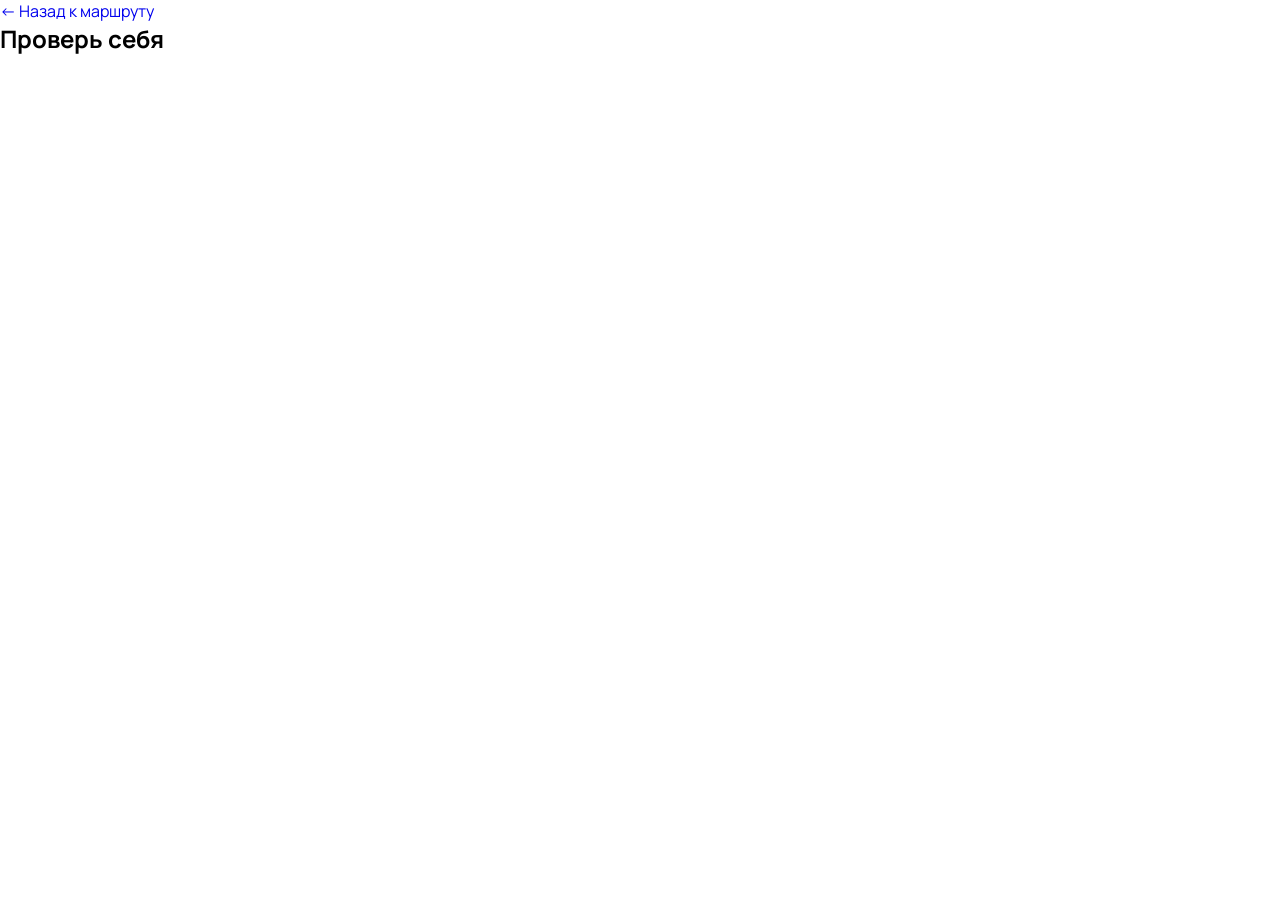
==== place.html @ 3f5e32df "check" ====
<!DOCTYPE html>
<html lang="ru">
    <head>
        <meta charset="UTF-8">
        <meta name="viewport" content="width=device-width, initial-scale=1.0">
        <title>Главная Посёлок Виля</title>
        <link rel="stylesheet" href="style.css">
        <link rel="shortcut icon" href="logos/Group 1.png" type="image/x-icon">
        <link rel="preconnect" href="https://fonts.googleapis.com">
        <link rel="preconnect" href="https://fonts.gstatic.com" crossorigin>
        <link href="https://fonts.googleapis.com/css2?family=Cormorant+Infant:ital,wght@0,300..700;1,300..700&family=Great+Vibes&family=Manrope:wght@200..800&family=Old+Standard+TT:ital,wght@0,400;0,700;1,400&display=swap" rel="stylesheet">
    </head>
    <body>

        <main class="place-page">
            <a href="javascript:history.back()" class="back-link">← Назад к маршруту</a>
            <h1 id="placeTitle"></h1>
            <div id="placeStory"></div>

            <section class="quiz-box">
            <h2>Проверь себя</h2>
            <p id="quizQuestion"></p>
            <div id="quizOptions"></div>
            <p id="quizResult"></p>
            </section>
        </main>

        <script src="js/place.js"></script>
    </body>
</html>
---- style.css ----
:root {
    --vave: #8292FF;
}

html {
     scroll-padding: 100px;
     scroll-behavior: smooth;
}

* {

     margin: 0;
     padding: 0;
     box-sizing: border-box;
 }

 .marck-script-regular {
  font-family: "Marck Script", cursive;
  font-weight: 400;
  font-style: normal;
}

 body {
     font-family: "Manrope", sans-serif;
 }

 .header1 {
     position: fixed;
     width: 100%;
     background: var(--vave);
     color: #fff;
     z-index: 999;
     top: 0;
     padding-block: 30px;

 }


 .header1__list {
     display: flex;
     justify-content: center;
     align-items: center;
     gap: clamp(15px, 4vw, 30px);
 }

  ul {
    list-style: none;
 }

 .header1__list-link {
     font-weight: 700;
     font-size: 20px;
     letter-spacing: -0.47px;
     color: #fff;
     transition: color 0.3s;
 }

 .header1__list-link.active {
     color: rgb(37, 37, 71);
     border-bottom: 4px solid black;
     padding-bottom: 0px ;
 }

  .header1__list-link:hover{
     color: rgb(37, 37, 71);
 }

 a {
     text-decoration: none;
 }

 [class*="__container"] {
     max-width: 1069px;
     margin-inline: auto;
 } 

.glav {
     padding-block: 70px ;
     padding-inline: 10px;
     font-weight: 500;
     font-size: 18px;
     letter-spacing: -0.40px;
}

.vstup {
     font-size: 20px;
     padding-bottom: 30px;
     padding-top: 40px;
     display: flex;
     flex-direction: column;
     gap: 5px;
}

.vstupdobr {
    font-size: clamp(32px, 5vw, 60px);
    font-family: "Great Vibes", cursive;
    text-align: center;
    font-weight: 500;
    font-style: normal;
    margin: 0 auto;
    line-height: 1.2;
}

.cytat_block {
    padding-block: 20px;
    font-weight: 500;
    width: 94%;
    max-width: 720px;
    position: relative;
    display: block;
    margin: 0 auto;
}

.cytat_img {
    display: block;
    width: 100%;
    max-height: 180px;
    object-fit: contain;
}

.cytat {
    font-family: "Old Standard", serif;
    font-size: clamp(11px, 2vw, 22px);
    position: absolute;
    top: 47%;
    left: 50%;
    transform: translate(-50%, -50%);
    margin: 0;
    white-space: nowrap;
    color: #fff;
    text-align: center;
    text-shadow: 0 1px 4px rgba(0, 0, 0, 0.45);
}

.perehod {
    display: flex;
    align-items: center;
    justify-content: center;
    padding-inline: 60px;
    gap: 48px;
    margin-bottom: 80px;
}

.perehod img {
    width: 100%;
    max-width: 300px;
    height: auto;
    object-fit: contain;
    display: block;
}

.nachat {
    padding-block: 50px;
    display: flex;
    flex-direction: column;
    align-items: flex-start;
    gap: 16px;
    max-width: 460px;
}

.prigl {
    font-family: "Great Vibes", sans-serif;
    font-size: clamp(24px, 3.5vw, 40px);
    font-weight: 500;
    margin: 0;
    line-height: 1.35;
}

.btn-nachat {
    display: inline-block;
    cursor: pointer;
    border-radius: 30px;
    background: #000e63;
    border: 3px solid var(--vave, #000e63);
    color: #fff;
    height: 60px;
    width: 120px;
    margin: 0 auto;
    font-size: 20px;
}

.author {
    padding: 20px;
    font-size: clamp(15px, 2vw, 22px);
    font-weight: 600;
    color: #242424;
    display: flex;
    flex-wrap: wrap;
    justify-content: center;
    gap: 24px 60px;
    border: 2px solid #8d8d8d;
    text-align: center;
}

@media (max-width: 768px) {
    .cytat_block {
        width: 96%;
        padding-block: 12px;
    }

    .cytat {
        white-space: normal;
        width: 74%;
        font-size: 11px;
        line-height: 1.15;
    }

    .perehod {
        flex-direction: column;
        padding-inline: 16px;
        padding-block: 24px;
        gap: 20px;
        margin-bottom: 48px;
    }

    .perehod img {
        max-width: 220px;
    }

    .nachat {
        padding-block: 10px;
        align-items: center;
        text-align: center;
        max-width: 100%;
    }

    .prigl {
        font-size: 24px;
        line-height: 1.3;
    }

    .author {
        padding: 16px;
        gap: 12px;
        font-size: 16px;
    }
}

.nachalo {
     padding-block: 10px;
     display: flex;
     flex-direction: column;
     gap: 10px;
}

.story {
    padding: 20 px;
    font-weight: 600;
    font-family: 'Manrope';
    font-size: 18px;
}
 
.nachalo {
  padding-top: 20px;
  width: 100%;
  margin: 0 auto 6%;
  line-height: 1.5;
}

.nachalo p {
  width: 100%;
  margin: 0 0 2.5%;
}

.nachalo h2 {
    color: #00072e;
    background-color:#cacaca ;
    padding: 20px;
    border: 2px solid var(--vave);
    border-radius: 10px;
    font-family: "Cormorant Infant", serif;
    font-size: 26px;
}

.story img {
  display: block;
  width: 45%;
  max-width: 100%;
  height: auto;
  margin: 3% auto 4%;
  border-radius: 12px;
}

.routes-block {
  width: 100%;
  margin-top: 5%;
}

.routes-heading {
  width: 100%;
  text-align: center;
  font-family: "Cormorant Infant", serif;
  font-size: clamp(24px, 3vw, 34px);
  margin: 0 0 24px;
}

.routes-row {
  display: flex;
  justify-content: space-between;
  align-items: stretch;
  gap: 20px;
  width: 100%;
}

.route-box {
  width: 32%;
  padding: 18px 16px;
  box-sizing: border-box;
  border: 2px solid #000e63;
  border-radius: 16px;
  display: flex;
  flex-direction: column;
  align-items: center;
  text-align: center;
}

.route-box__img {
  width: 100%;
  object-fit: cover;
  border-radius: 10px;
  display: block;
  margin-bottom: 14px;
}

.route-box__title {
  font-family: "Cormorant Infant", serif;
  font-size: clamp(20px, 2.2vw, 25px);
  margin: 0 0 16px;
}

.route-box__btn {
  margin-top: auto;
  display: inline-block;
  padding: 10px 20px;
  background: #000e63;
  color: #fff;
  text-decoration: none;
  border-radius: 25px;
  font-size: 15px;
}

@media (max-width: 768px) {
  .routes-row {
    flex-direction: column;
    gap: 16px;
  }

  .route-box {
    width: 100%;
  }
}
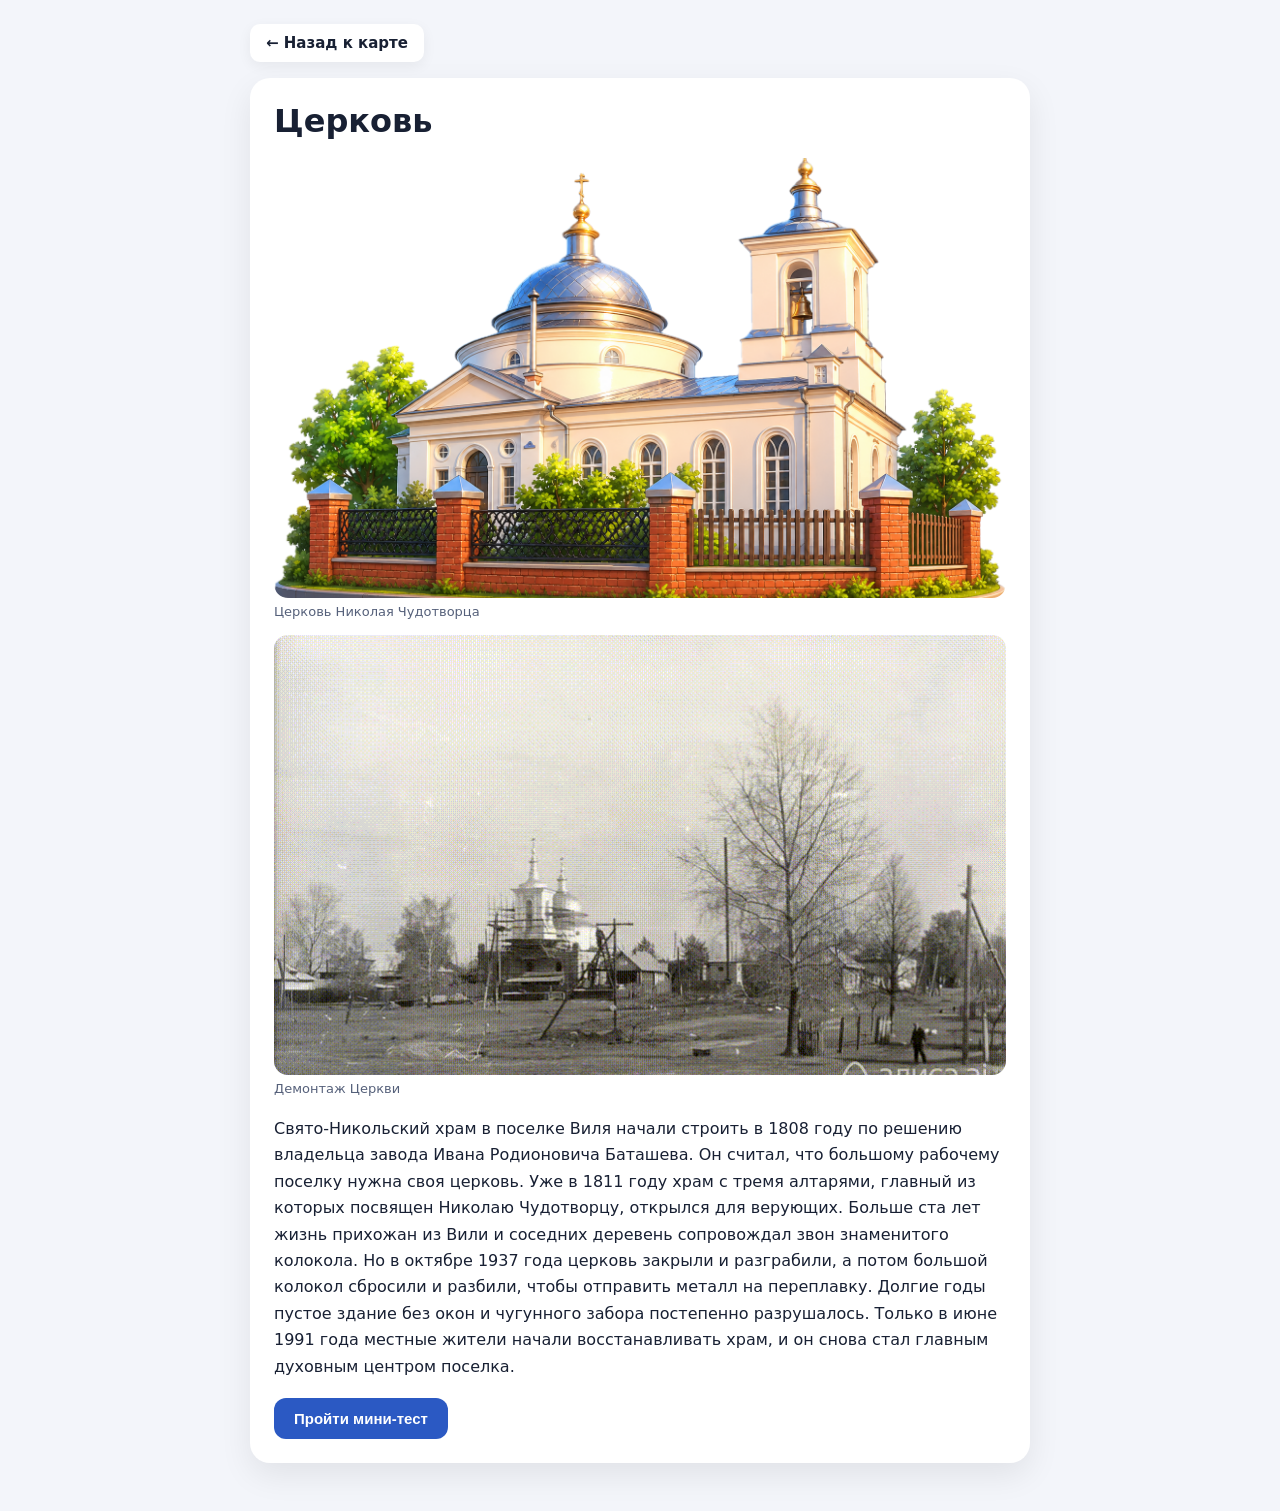
==== commit b0bd2c18: "проверка работы измененного сайта" ====
--- a/place.html
+++ b/place.html
@@ -1,30 +1,35 @@
 <!DOCTYPE html>
 <html lang="ru">
-    <head>
-        <meta charset="UTF-8">
-        <meta name="viewport" content="width=device-width, initial-scale=1.0">
-        <title>Главная Посёлок Виля</title>
-        <link rel="stylesheet" href="style.css">
-        <link rel="shortcut icon" href="logos/Group 1.png" type="image/x-icon">
-        <link rel="preconnect" href="https://fonts.googleapis.com">
-        <link rel="preconnect" href="https://fonts.gstatic.com" crossorigin>
-        <link href="https://fonts.googleapis.com/css2?family=Cormorant+Infant:ital,wght@0,300..700;1,300..700&family=Great+Vibes&family=Manrope:wght@200..800&family=Old+Standard+TT:ital,wght@0,400;0,700;1,400&display=swap" rel="stylesheet">
-    </head>
-    <body>
+<head>
+  <meta charset="UTF-8">
+  <meta name="viewport" content="width=device-width, initial-scale=1.0">
+  <title>Объект маршрута — Посёлок Виля</title>
+  <link rel="stylesheet" href="place.css">
+</head>
+<body>
+  <main class="place-page">
+    <div class="place-container">
+      <a href="route1.html" class="place-back" id="backToMap">← Назад к карте</a>
 
-        <main class="place-page">
-            <a href="javascript:history.back()" class="back-link">← Назад к маршруту</a>
-            <h1 id="placeTitle"></h1>
-            <div id="placeStory"></div>
+      <article class="place-card" id="placeCard">
+        <h1 class="place-title" id="placeTitle">Объект маршрута</h1>
+        <div class="place-media" id="placeMedia"></div>
+        <div class="place-story" id="placeStory"></div>
 
-            <section class="quiz-box">
-            <h2>Проверь себя</h2>
-            <p id="quizQuestion"></p>
-            <div id="quizOptions"></div>
-            <p id="quizResult"></p>
-            </section>
-        </main>
+        <div class="place-actions">
+          <button type="button" class="place-quiz-btn" id="openQuizBtn">Пройти мини-тест</button>
+        </div>
 
-        <script src="js/place.js"></script>
-    </body>
+        <section class="place-quiz" id="placeQuiz" hidden>
+          <h2 class="place-quiz__heading">Проверь себя</h2>
+          <p class="place-quiz__question" id="quizQuestion"></p>
+          <div class="place-quiz__options" id="quizOptions"></div>
+          <p class="place-quiz__result" id="quizResult"></p>
+        </section>
+      </article>
+    </div>
+  </main>
+
+  <script src="place.js"></script>
+</body>
 </html>
--- a/place.css
+++ b/place.css
@@ -0,0 +1,143 @@
+* {
+  box-sizing: border-box;
+}
+
+body {
+  margin: 0;
+  font-family: system-ui, -apple-system, sans-serif;
+  background: #f3f5fa;
+  color: #182033;
+}
+
+.place-page {
+  min-height: 100vh;
+  padding: 24px 16px 48px;
+}
+
+.place-container {
+  max-width: 780px;
+  margin: 0 auto;
+}
+
+.place-back {
+  display: inline-block;
+  margin-bottom: 16px;
+  padding: 10px 16px;
+  border-radius: 10px;
+  background: #ffffff;
+  color: #182033;
+  text-decoration: none;
+  font-size: 15px;
+  font-weight: 600;
+  box-shadow: 0 4px 14px rgba(0, 0, 0, 0.06);
+}
+
+.place-card {
+  background: #ffffff;
+  border-radius: 20px;
+  padding: 24px;
+  box-shadow: 0 12px 32px rgba(0, 0, 0, 0.08);
+}
+
+.place-title {
+  margin: 0 0 18px;
+  font-size: clamp(24px, 4vw, 32px);
+}
+
+.place-media {
+  display: grid;
+  gap: 16px;
+  margin-bottom: 20px;
+}
+
+.place-figure {
+  margin: 0;
+}
+
+.place-photo {
+  display: block;
+  width: 100%;
+  max-height: 440px;
+  object-fit: cover;
+  border-radius: 14px;
+}
+
+.place-source {
+  margin: 6px 0 0;
+  font-size: 13px;
+}
+
+.place-source a {
+  color: #2b59c3;
+}
+
+.place-story p {
+  margin: 0 0 18px;
+  font-size: 16px;
+  line-height: 1.65;
+}
+
+.place-quiz-btn {
+  padding: 12px 20px;
+  border: none;
+  border-radius: 12px;
+  background: #2b59c3;
+  color: #ffffff;
+  font-size: 15px;
+  font-weight: 600;
+  cursor: pointer;
+}
+
+.place-quiz {
+  margin-top: 22px;
+  padding-top: 20px;
+  border-top: 1px solid rgba(0, 0, 0, 0.1);
+}
+
+.place-quiz__heading {
+  margin: 0 0 10px;
+  font-size: 20px;
+}
+
+.place-quiz__question {
+  margin: 0 0 14px;
+  font-size: 16px;
+  font-weight: 600;
+}
+
+.place-quiz__options {
+  display: grid;
+  gap: 10px;
+}
+
+.place-option-btn {
+  text-align: left;
+  padding: 12px 14px;
+  border: 1px solid rgba(0, 0, 0, 0.16);
+  border-radius: 12px;
+  background: #f8f9fc;
+  color: #182033;
+  font-size: 15px;
+  cursor: pointer;
+}
+
+.place-option-btn.is-correct {
+  background: #e3f7e8;
+  border-color: #2e9e4b;
+}
+
+.place-option-btn.is-wrong {
+  background: #fdeaea;
+  border-color: #d64545;
+}
+
+.place-quiz__result {
+  margin: 12px 0 0;
+  font-weight: 600;
+}
+
+.place-caption {
+  margin-top: 6px;
+  font-size: 13px;
+  color: #55607a;
+}
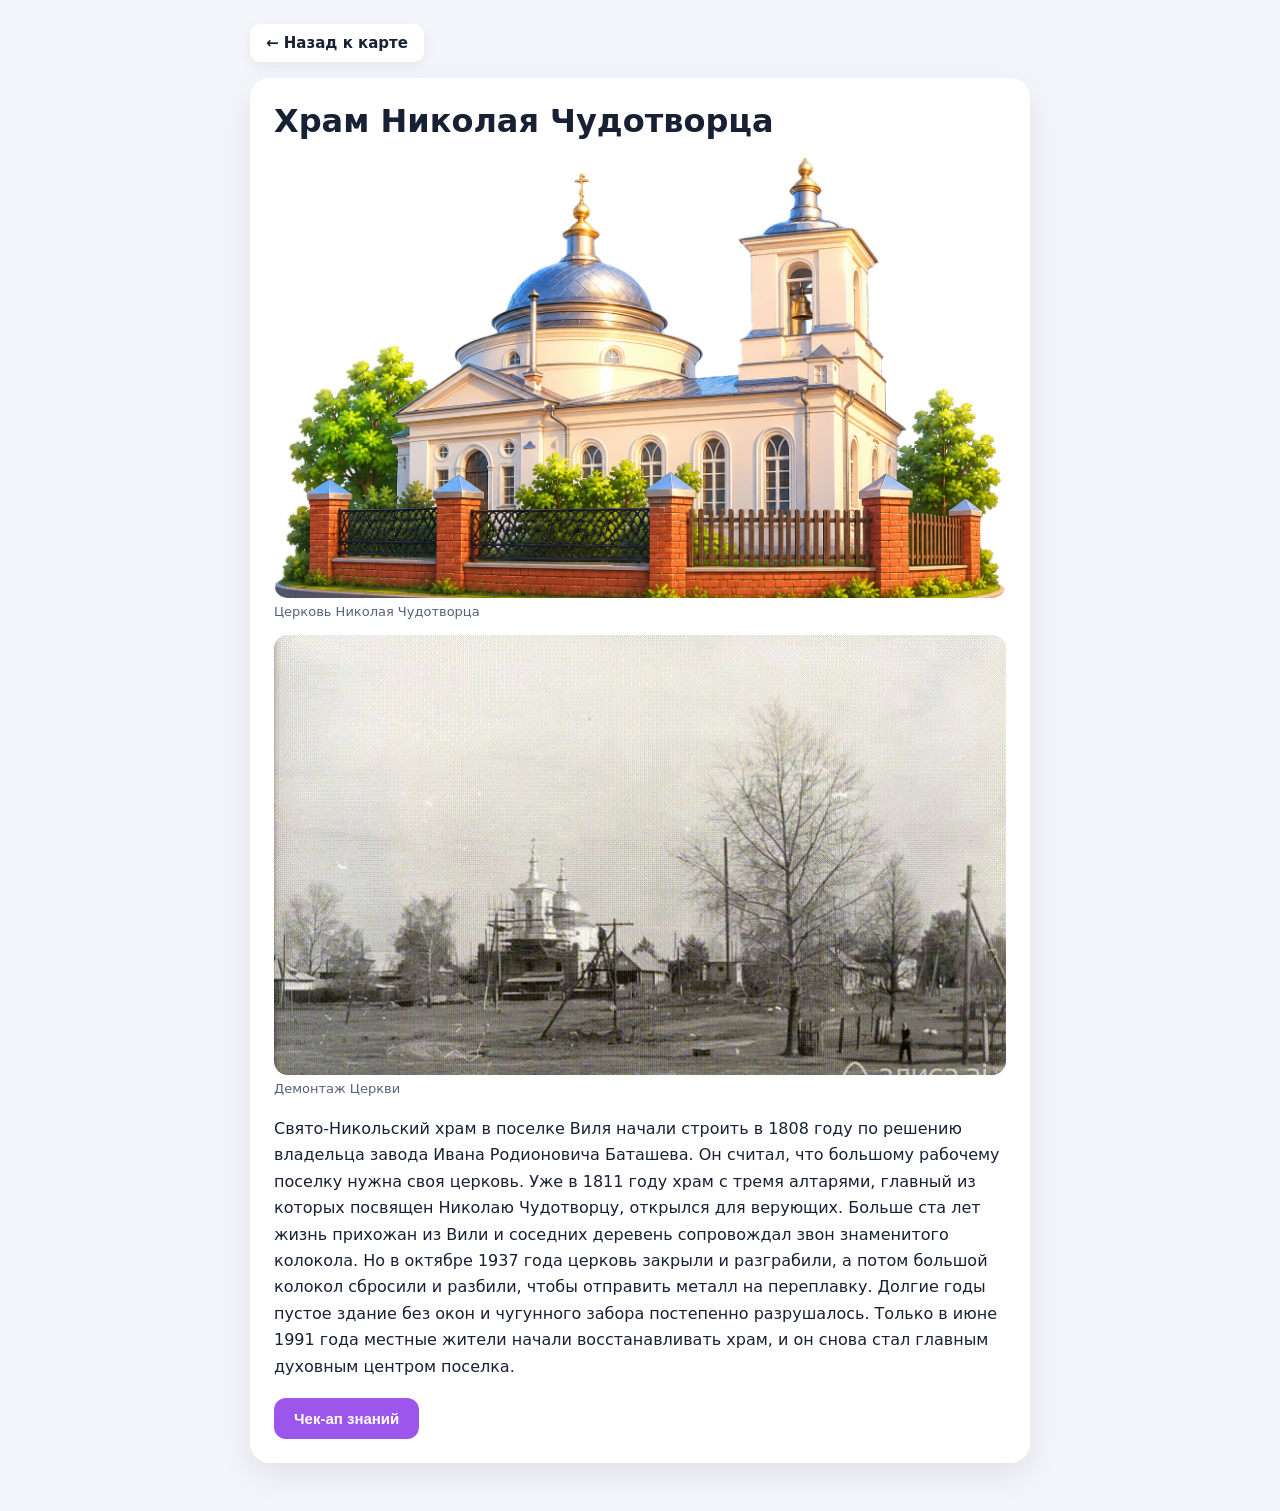
==== commit 81c689d3: "fix mis" ====
--- a/place.html
+++ b/place.html
@@ -17,7 +17,7 @@
         <div class="place-story" id="placeStory"></div>
 
         <div class="place-actions">
-          <button type="button" class="place-quiz-btn" id="openQuizBtn">Пройти мини-тест</button>
+          <button type="button" class="place-quiz-btn" id="openQuizBtn">Чек-ап знаний</button>
         </div>
 
         <section class="place-quiz" id="placeQuiz" hidden>
--- a/place.css
+++ b/place.css
@@ -81,7 +81,7 @@
   padding: 12px 20px;
   border: none;
   border-radius: 12px;
-  background: #2b59c3;
+  background: #9c56ec;
   color: #ffffff;
   font-size: 15px;
   font-weight: 600;
@@ -140,4 +140,23 @@
   margin-top: 6px;
   font-size: 13px;
   color: #55607a;
+}
+
+.place-photo {
+  display: block;
+  width: 100%;
+  max-width: 100%;
+  height: auto;
+  object-fit: cover;
+}
+
+.place-figure .place-photophoto-tall {
+  display: block !important;
+  width: auto !important;
+  max-width: 100% !important;
+  height: auto !important;
+  max-height: 320px !important;
+  margin-left: auto !important;
+  margin-right: auto !important;
+  object-fit: contain !important;
 }
